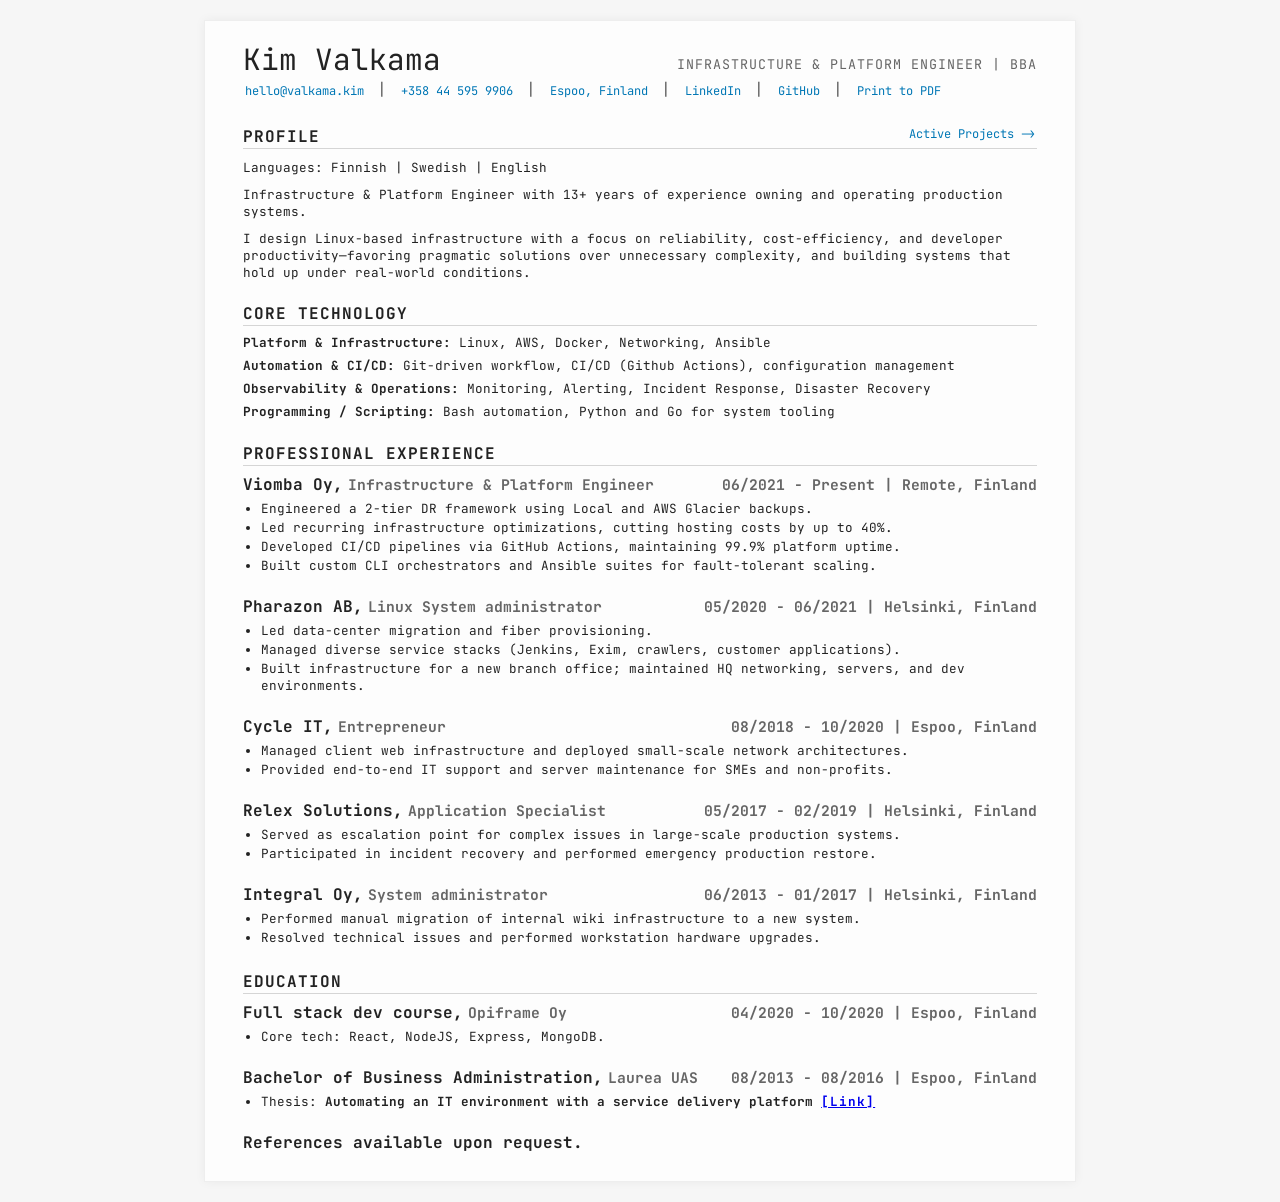
==== cv.html @ cf4d5fe9 "Updated index" ====
<!doctype html>
<html lang="en">
    <head>
        <meta charset="UTF-8" />
        <meta name="viewport" content="width=device-width, initial-scale=1.0" />

        <title>Kim Valkama | Infrastructure & Platform Engineer</title>
        <meta name="author" content="Kim Valkama" />
        <meta
            name="description"
            content="Kim Valkama | Infrastructure & Platform Engineer. Changing your default server editor to Vim since 2013."
        />
        <meta
            property="og:title"
            content="Kim Valkama | Infrastructure & Platform Engineer"
        />
        <meta
            property="og:description"
            content="Kim Valkama | Infrastructure & Platform Engineer. Changing your default server editor to Vim since 2013."
        />
        <meta property="og:type" content="website" />
        <meta property="og:url" content="https://valkama.kim/cv" />
        <meta name="twitter:card" content="summary_large_image" />
        <meta
            name="twitter:title"
            content="Kim Valkama | Infrastructure & Platform Engineer"
        />
        <meta
            name="twitter:description"
            content="Changing your default server editor to Vim since 2013."
        />
        <meta property="og:image" content="https://valkama.kim/assets/og.png" />
        <meta property="og:image:width" content="1200" />
        <meta property="og:image:height" content="630" />
        <meta property="og:image:type" content="image/png" />
        <meta name="robots" content="index, follow" />
        <link
            href="https://fonts.googleapis.com/css2?family=JetBrains+Mono:wght@400;700&display=swap"
            rel="stylesheet"
        />
        <link rel="stylesheet" href="css/template.css" />
        <link rel="stylesheet" href="css/intro.css" />
        <link rel="canonical" href="https://valkama.kim/cv" />
        <link
            rel="icon"
            href="data:image/svg+xml,<svg xmlns=%22http://www.w3.org/2000/svg%22 viewBox=%220 0 100 100%22><text y=%22.9em%22 font-size=%2280%22>🛠️</text></svg>"
        />
        <script type="module">
            import "./js/vim.js";
            import "./js/print.js";
        </script>
        <script type="application/ld+json">
            {
                "@context": "https://schema.org",
                "@type": "Person",
                "name": "Kim Valkama",
                "url": "https://valkama.kim/cv",
                "jobTitle": "Infrastructure & Platform Engineer",
                "address": {
                    "@type": "PostalAddress",
                    "addressLocality": "Espoo",
                    "addressCountry": "Finland"
                },
                "sameAs": [
                    "https://github.com/wesipls",
                    "https://linkedin.com/in/kim-valkama"
                ],
                "knowsAbout": [
                    "Platform Engineering",
                    "Infrastructure as Code",
                    "Linux System Administration",
                    "CI/CD Pipelines",
                    "Cloud Infrastructure",
                    "Automation",
                    "Disaster Recovery"
                ],
                "alumniOf": {
                    "@type": "CollegeOrUniversity",
                    "name": "Laurea University of Applied Sciences"
                }
            }
        </script>
    </head>
    <body>
        <div class="main-container">
            <h1>
                Kim Valkama
                <span>Infrastructure & Platform Engineer | BBA</span>
            </h1>
            <p class="contact-block">
                <a class="contact-link" href="mailto:hello@valkama.kim"
                    >hello@valkama.kim</a
                ><span class="separator"> | </span>
                <a class="contact-link" href="tel:+358445959906"
                    >+358 44 595 9906</a
                ><span class="separator"> | </span>
                <a
                    class="contact-link"
                    href="https://www.google.com/maps/search/?api=1&query=Espoo,+Finland"
                    target="_blank"
                    >Espoo, Finland</a
                ><span class="separator"> | </span>
                <a
                    class="contact-link"
                    href="https://linkedin.com/in/kim-valkama"
                    >LinkedIn</a
                ><span class="separator"> | </span>
                <a class="contact-link" href="https://github.com/wesipls"
                    >GitHub</a
                ><span class="separator"> | </span>
                <button
                    onclick="prepareAndPrint()"
                    class="contact-link print-btn"
                >
                    Print to PDF
                </button>
                <a href="https://valkama.kim/cv" class="print-only"> Website </a>
            </p>
            <h2>
                Profile
                <a href="projects" class="side-link">Active Projects -></a>
            </h2>
            <hr />
            <p class="profile">Languages: Finnish | Swedish | English</p>
            <p class="profile">
                Infrastructure & Platform Engineer with 13+ years of experience
                owning and operating production systems.
            </p>
            <p class="profile">
                I design Linux-based infrastructure with a focus on reliability,
                cost-efficiency, and developer productivity—favoring pragmatic
                solutions over unnecessary complexity, and building systems that
                hold up under real-world conditions.
            </p>
            <h2>Core Technology</h2>
            <hr />
            <p class="tech-row">
                <strong>Platform & Infrastructure:</strong> Linux, AWS, Docker,
                Networking, Ansible
            </p>
            <p class="tech-row">
                <strong>Automation & CI/CD:</strong> Git-driven workflow, CI/CD
                (Github Actions), configuration management
            </p>
            <p class="tech-row">
                <strong>Observability & Operations:</strong> Monitoring,
                Alerting, Incident Response, Disaster Recovery
            </p>
            <p class="tech-row">
                <strong>Programming / Scripting:</strong> Bash automation,
                Python and Go for system tooling
            </p>
            <h2>Professional Experience</h2>
            <hr />

            <div class="exp-header">
                <h3>Viomba Oy,</h3>
                <h4>Infrastructure & Platform Engineer</h4>
                <h5>06/2021 - Present | Remote, Finland</h5>
            </div>
            <ul>
                <li>
                    Engineered a 2-tier DR framework using Local and AWS Glacier
                    backups.
                </li>
                <li>
                    Led recurring infrastructure optimizations, cutting hosting
                    costs by up to 40%.
                </li>
                <li>
                    Developed CI/CD pipelines via GitHub Actions, maintaining
                    99.9% platform uptime.
                </li>
                <li>
                    Built custom CLI orchestrators and Ansible suites for
                    fault-tolerant scaling.
                </li>
            </ul>

            <div class="exp-header">
                <h3>Pharazon AB,</h3>
                <h4>Linux System administrator</h4>
                <h5>05/2020 - 06/2021 | Helsinki, Finland</h5>
            </div>
            <ul>
                <li>Led data-center migration and fiber provisioning.</li>
                <li>
                    Managed diverse service stacks (Jenkins, Exim, crawlers,
                    customer applications).
                </li>
                <li>
                    Built infrastructure for a new branch office; maintained HQ
                    networking, servers, and dev environments.
                </li>
            </ul>

            <div class="exp-header">
                <h3>Cycle IT,</h3>
                <h4>Entrepreneur</h4>
                <h5>08/2018 - 10/2020 | Espoo, Finland</h5>
            </div>
            <ul>
                <li>
                    Managed client web infrastructure and deployed small-scale
                    network architectures.
                </li>
                <li>
                    Provided end-to-end IT support and server maintenance for
                    SMEs and non-profits.
                </li>
            </ul>

            <div class="exp-header">
                <h3>Relex Solutions,</h3>
                <h4>Application Specialist</h4>
                <h5>05/2017 - 02/2019 | Helsinki, Finland</h5>
            </div>
            <ul>
                <li>
                    Served as escalation point for complex issues in large-scale
                    production systems.
                </li>
                <li>
                    Participated in incident recovery and performed emergency
                    production restore.
                </li>
            </ul>

            <div class="exp-header">
                <h3>Integral Oy,</h3>
                <h4>System administrator</h4>
                <h5>06/2013 - 01/2017 | Helsinki, Finland</h5>
            </div>
            <ul>
                <li>
                    Performed manual migration of internal wiki infrastructure
                    to a new system.
                </li>
                <li>
                    Resolved technical issues and performed workstation hardware
                    upgrades.
                </li>
            </ul>

            <h2>Education</h2>
            <hr />

            <div class="exp-header">
                <h3>Full stack dev course,</h3>
                <h4>Opiframe Oy</h4>
                <h5>04/2020 - 10/2020 | Espoo, Finland</h5>
            </div>
            <ul>
                <li>Core tech: React, NodeJS, Express, MongoDB.</li>
            </ul>
            <div class="exp-header">
                <h3>Bachelor of Business Administration,</h3>
                <h4>Laurea UAS</h4>
                <h5>08/2013 - 08/2016 | Espoo, Finland</h5>
            </div>
            <ul>
                <li>
                    Thesis:
                    <strong
                        >Automating an IT environment with a service delivery
                        platform</strong
                    >
                    <a
                        href="https://www.theseus.fi/bitstream/handle/10024/120959/Thesis.pdf?sequence=1"
                        target="_blank"
                        class="thesis-link"
                    >
                        [Link]
                    </a>
                </li>
            </ul>
            <h3>References available upon request.</h3>
        </div>
    </body>
</html>
---- css/template.css ----
:root {
    --page-background: #f6f6f6;
    --surface-background: #fdfdfd;
    --text-color: #222;
    --muted-color: #666;
    --rule-color: #333;
    --link-color: #0077b5;
    --link-hover-color: #005582;
    --link-hover-background: #f0f7ff;
    --accent-color: #4af626;
    --soft-accent-background: #e1f0ff;
    --soft-border-color: #eee;
    --shadow-soft: 0 0 10px rgba(0, 0, 0, 0.05);
}

html,
body {
    background-color: var(--page-background);
}

body {
    color: var(--text-color);
    font-family: "JetBrains Mono", "Courier New", monospace;
    -webkit-font-smoothing: antialiased;
}

.main-container {
    width: 21cm;
    height: 29.7cm;
    margin: 20px auto;
    padding: 0.5cm 1cm;
    background-color: var(--surface-background);
    box-shadow: var(--shadow-soft);
    border: 1px solid var(--soft-border-color);
}
---- css/intro.css ----
h1 {
    display: flex;
    justify-content: space-between;
    align-items: flex-end;
    font-size: 22pt;
    margin: 0;
    font-weight: normal;
}
span {
    font-size: 10pt;
    font-weight: normal;
    color: var(--muted-color);
    text-transform: uppercase;
    letter-spacing: 1px;
    padding-bottom: 6px;
}
.contact-block {
    margin: 0;
}
.contact-link {
    transition: all 0.2s ease;
    text-decoration: none;
    color: var(--link-color);
    padding: 2px 2px;
    border-radius: 2px;
    font-size: 9pt;
    cursor: pointer;
}
.contact-link:hover::before {
    content: "> ";
    color: var(--accent-color);
    font-weight: bold;
    font-size: 1em;
}
.contact-link:hover,
.contact-link:focus {
    background-color: var(--link-hover-background);
    color: var(--link-hover-color);
}
.print-btn {
    font-family: inherit;
    font-weight: inherit;
    color: var(--link-color);
    background: none;
    border: none;
    padding: 2px 2px;
    cursor: pointer;
    transition: all 0.2s ease;
}
.print-btn:hover,
.print-btn:focus {
    background-color: var(--link-hover-background);
    color: var(--link-hover-color);
}
.separator {
    font-size: inherit;
    font-weight: inherit;
}
.print-only {
    display: none;
}
h2 {
    display: flex;
    justify-content: space-between;
    align-items: flex-end;
    margin-top: 0.6cm;
    margin-bottom: 1px;
    font-size: 12pt;
    text-transform: uppercase;
    letter-spacing: 1px;
}
.side-link {
    font-size: 9pt;
    text-decoration: none;
    margin-bottom: 3px;
    text-transform: none;
    text-decoration: none;
    color: var(--link-color);
    letter-spacing: 0px;
    font-weight: normal;
    padding: 2px 2px;
}
.side-link:hover,
.side-link:focus {
    background-color: var(--link-hover-background);
    color: var(--link-hover-color);
}
hr {
    border: 0;
    height: 1px;
    background: var(--rule-color);
    margin-top: 1px;
    margin-bottom: 8px;
    opacity: 0.2;
}
.profile {
    margin-bottom: 0;
    margin-top: 10px;
    font-size: 9.5pt;
}
.tech-row {
    margin-bottom: 6px;
    margin-top: 6px;
    font-size: 9.5pt;
}
.exp-header {
    display: flex;
    justify-content: space-between;
    align-items: baseline;
    gap: 5px;
    margin-bottom: 5px;
}
h3 {
    font-size: 12pt;
    margin: 0;
}
h4 {
    font-size: 11pt;
    color: var(--muted-color);
    margin: 0;
}
h5 {
    font-size: 11pt;
    color: var(--muted-color);
    margin: 0;
    margin-left: auto;
}
ul {
    margin: 0;
    padding-left: 18px;
    margin-bottom: 20px;
}
li {
    font-size: 9.5pt;
    padding-bottom: 2px;
}
.thesis-link {
    font-weight: bold;
    letter-spacing: 1px;
}

.clip {
    display: flex;
    align-items: center;
    justify-content: flex-start;
    background-color: var(--soft-accent-background);
    clip-path: polygon(
        0% 0%,
        calc(100% - 10px) 0%,
        100% 50%,
        calc(100% - 10px) 100%,
        0% 100%
    );
    box-shadow: 3px 3px 6px rgba(0, 0, 0, 0.1);
    width: 10cm;
    height: 0.75cm;
    margin-left: -40px;
    margin-top: 0;
    margin-bottom: 10px;
    border-left: 5px solid var(--link-color);
}
.clip p {
    padding-left: 10px;
    font-size: 8pt;
}

@media print {
    @page {
        size: auto;
        margin: 0;
    }
    html,
    body {
        margin: 0 !important;
        padding: 0 !important;
        height: 100%;
        overflow: hidden;
        background-color: #fff;
    }
    body > * {
        font-family: "JetBrains Mono", "Courier New", monospace;
        display: none !important;
    }
    .main-container {
        display: block !important;
        position: absolute;
        top: 0;
        left: 0;
        border: none !important;
        box-shadow: none !important;
        background: transparent !important;
    }
    hr {
        border: 0 !important;
        border-top: 1px solid #333 !important;
        height: 0 !important;
        background: transparent !important;
        opacity: 1 !important;
        visibility: visible !important;
        margin-top: 0 !important;
        margin-bottom: 8px !important;
        -webkit-print-color-adjust: exact !important;
        print-color-adjust: exact !important;
    }
    .print-only {
        display: inline !important;
        text-decoration: none;
        color: var(--link-color);
        padding: 2px 2px;
        border-radius: 2px;
        font-size: 8pt;
    }
    p a {
        color: #000 !important;
        text-decoration: none !important;
        padding: 0 !important;
    }
    p a::before {
        content: "" !important;
    }
    h2,
    h3 {
        break-after: avoid;
    }
    li {
        break-inside: avoid;
    }
    ul {
        break-inside: avoid;
    }
    .print-btn,
    .print-hide {
        display: none !important;
    }
    .clip {
        display: none !important;
    }
    .side-link {
        display: none !important;
    }
}
@media screen and (min-width: 2500px) {
    @supports (zoom: 1.5) {
        body {
            zoom: 1.5;
            display: flex;
            flex-direction: column;
            align-items: center;
        }
    }
    @supports not (zoom: 1.5) {
        body {
            display: flex;
            flex-direction: column;
            align-items: center;
            transform: scale(1.5);
            transform-origin: top center;
        }
    }
}
@media screen and (max-width: 768px) {
    .main-container {
        width: 95%;
        max-width: 95vw;
        height: auto;
        min-height: auto;
        margin: 10px auto;
        padding: 20px 15px;
        box-sizing: border-box;
        overflow-x: hidden;
    }

    h1 {
        flex-direction: column;
        align-items: flex-start;
        font-size: 22pt;
    }

    h1 span {
        font-size: 10pt;
        margin-top: 5px;
        padding-bottom: 0;
    }

    .contact-block {
        display: flex;
        flex-wrap: wrap;
        gap: 8px;
        margin-top: 10px;
    }

    .contact-block .separator {
        display: none;
    }

    .contact-link {
        background-color: #f4faff;
        border: 1px solid #e1f0ff;
        padding: 4px 8px;
        font-size: 10pt;
        border-radius: 4px;
        white-space: nowrap;
    }

    .print-btn {
        display: none !important;
    }

    .exp-header {
        flex-direction: column;
        align-items: flex-start;
        gap: 2px;
        margin-bottom: 8px;
        padding-left: 8px;
        border-left: 2px solid var(--link-color);
    }

    h3 {
        font-size: 11pt;
        font-weight: bold;
        text-transform: uppercase;
    }

    h4 {
        font-size: 10pt;
        color: var(--link-color);
    }

    h5 {
        margin-left: 0;
        font-size: 8.5pt;
        font-style: italic;
        color: #888;
    }

    li {
        font-size: 8.5pt;
        line-height: 1.4;
        margin-bottom: 4px;
    }

    .clip {
        width: 100%;
        margin-left: 0;
        clip-path: none;
        height: auto;
        padding: 8px 0;
        border-radius: 0 4px 4px 0;
    }
    .tech-row {
        margin-bottom: 12px;
        line-height: 1.5;
        font-size: 9.5pt;
    }
    .tech-row strong {
        display: block;
        color: var(--rule-color);
        margin-bottom: 2px;
        text-transform: uppercase;
        font-size: 8.5pt;
        letter-spacing: 0.5px;
    }
    .tech-row {
        padding: 8px;
        background-color: #fafafa;
        border-radius: 4px;
        border: 1px solid #f0f0f0;
    }
    .thesis-link {
        display: inline-block;
        margin-top: 5px;
        padding: 4px 10px;
        background: #eee;
        border-radius: 4px;
        text-decoration: none;
        font-size: 8pt;
    }
}
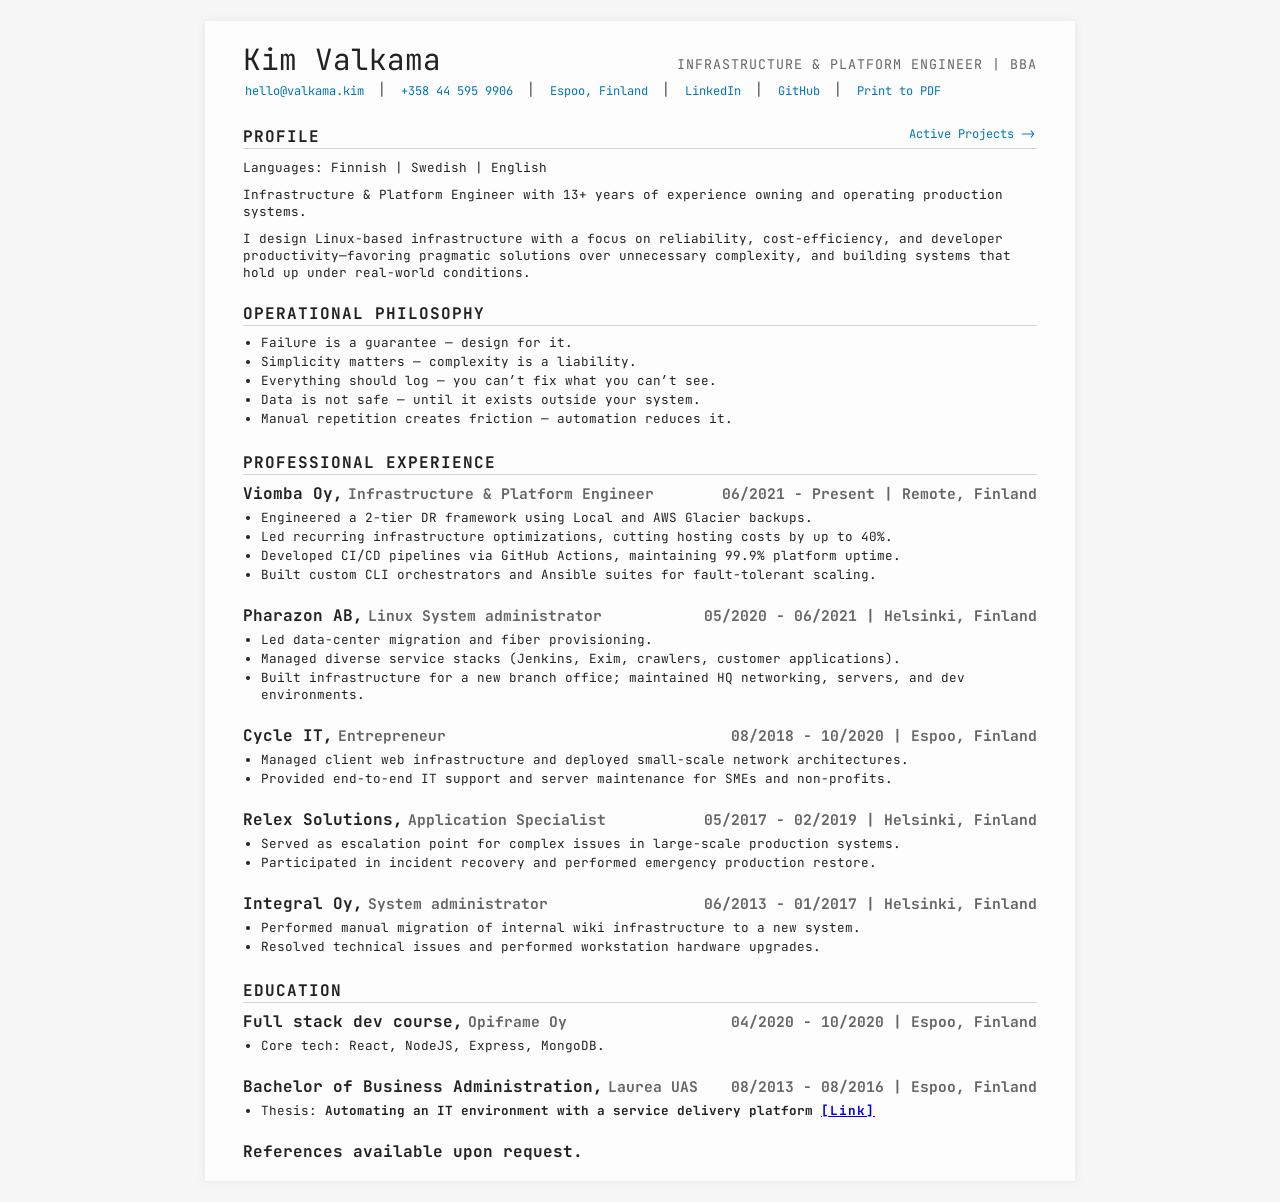
==== commit 296ae081: "Added cv section" ====
--- a/cv.html
+++ b/cv.html
@@ -114,7 +114,9 @@
                 >
                     Print to PDF
                 </button>
-                <a href="https://valkama.kim/cv" class="print-only"> Website </a>
+                <a href="https://valkama.kim/cv" class="print-only">
+                    Website
+                </a>
             </p>
             <h2>
                 Profile
@@ -132,24 +134,20 @@
                 solutions over unnecessary complexity, and building systems that
                 hold up under real-world conditions.
             </p>
-            <h2>Core Technology</h2>
-            <hr />
-            <p class="tech-row">
-                <strong>Platform & Infrastructure:</strong> Linux, AWS, Docker,
-                Networking, Ansible
-            </p>
-            <p class="tech-row">
-                <strong>Automation & CI/CD:</strong> Git-driven workflow, CI/CD
-                (Github Actions), configuration management
-            </p>
-            <p class="tech-row">
-                <strong>Observability & Operations:</strong> Monitoring,
-                Alerting, Incident Response, Disaster Recovery
-            </p>
-            <p class="tech-row">
-                <strong>Programming / Scripting:</strong> Bash automation,
-                Python and Go for system tooling
-            </p>
+            <h2>Operational philosophy</h2>
+            <hr />
+            <ul>
+                <li>Failure is a guarantee — design for it.</li>
+                <li>Simplicity matters — complexity is a liability.</li>
+                <li>
+                    Everything should log — you can’t fix what you can’t see.
+                </li>
+                <li>Data is not safe — until it exists outside your system.</li>
+                <li>
+                    Manual repetition creates friction — automation reduces it.
+                </li>
+            </ul>
+
             <h2>Professional Experience</h2>
             <hr />
 
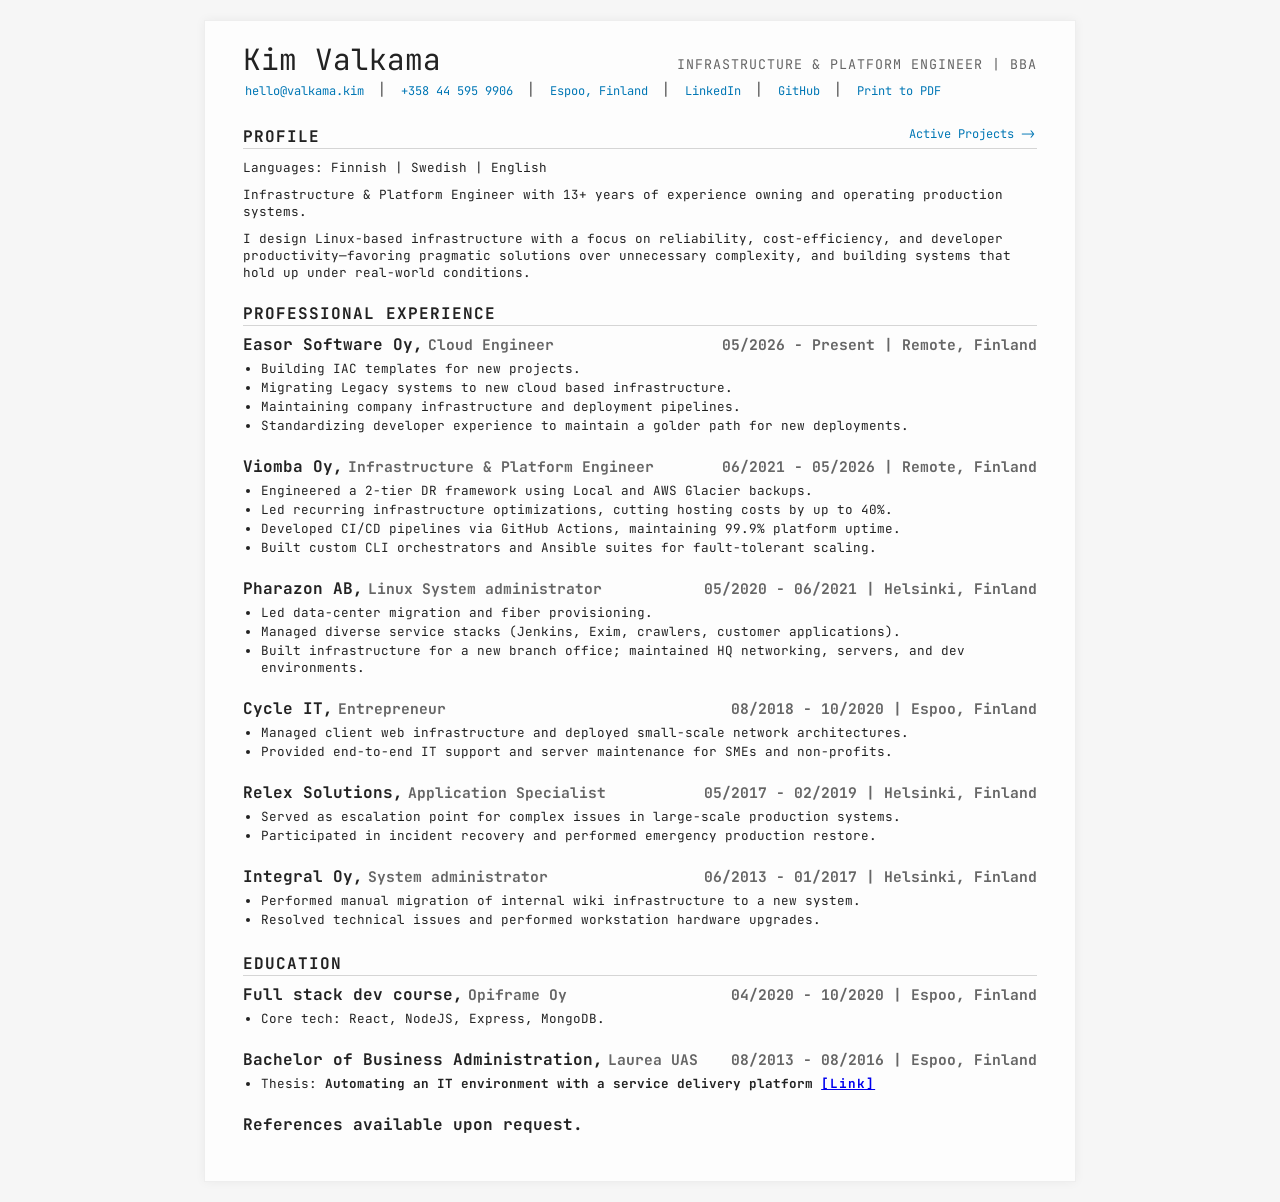
==== commit 233e97bd: "Added newest work experience" ====
--- a/cv.html
+++ b/cv.html
@@ -134,27 +134,33 @@
                 solutions over unnecessary complexity, and building systems that
                 hold up under real-world conditions.
             </p>
-            <h2>Operational philosophy</h2>
-            <hr />
-            <ul>
-                <li>Failure is a guarantee — design for it.</li>
-                <li>Simplicity matters — complexity is a liability.</li>
-                <li>
-                    Everything should log — you can’t fix what you can’t see.
-                </li>
-                <li>Data is not safe — until it exists outside your system.</li>
-                <li>
-                    Manual repetition creates friction — automation reduces it.
-                </li>
-            </ul>
 
             <h2>Professional Experience</h2>
             <hr />
 
             <div class="exp-header">
+                <h3>Easor Software Oy,</h3>
+                <h4>Cloud Engineer</h4>
+                <h5>05/2026 - Present | Remote, Finland</h5>
+            </div>
+            <ul>
+                <li>Building IAC templates for new projects.</li>
+                <li>
+                    Migrating Legacy systems to new cloud based infrastructure.
+                </li>
+                <li>
+                    Maintaining company infrastructure and deployment pipelines.
+                </li>
+                <li>
+                    Standardizing developer experience to maintain a golder path
+                    for new deployments.
+                </li>
+            </ul>
+
+            <div class="exp-header">
                 <h3>Viomba Oy,</h3>
                 <h4>Infrastructure & Platform Engineer</h4>
-                <h5>06/2021 - Present | Remote, Finland</h5>
+                <h5>06/2021 - 05/2026 | Remote, Finland</h5>
             </div>
             <ul>
                 <li>
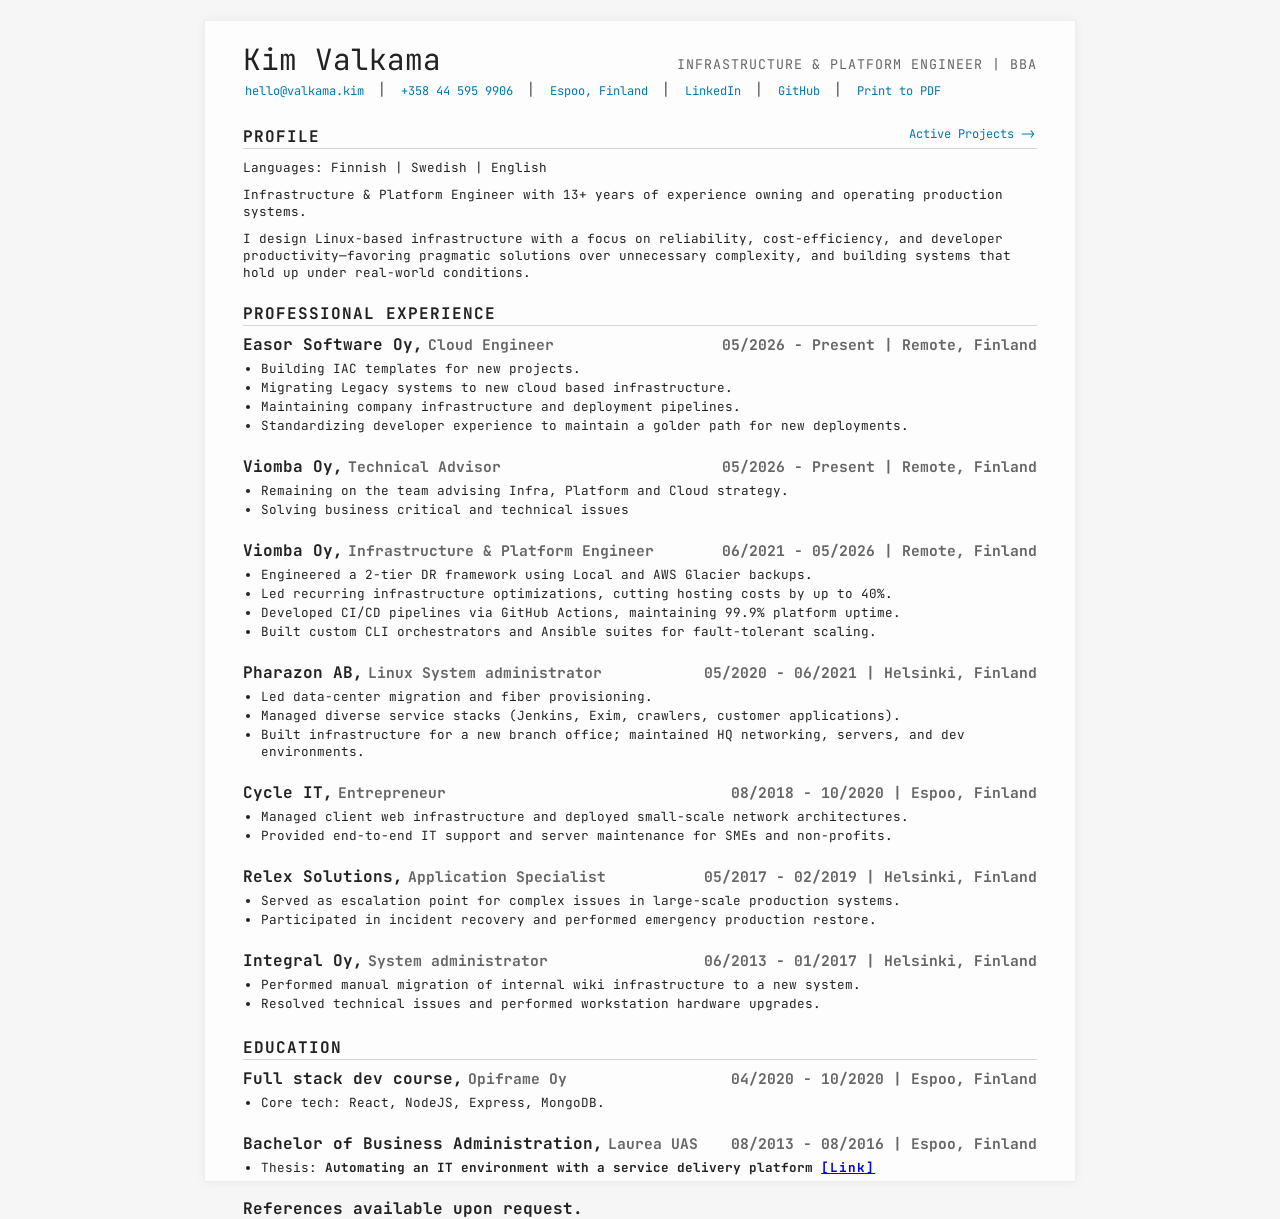
==== commit 7de2efad: "added tech advisor section" ====
--- a/cv.html
+++ b/cv.html
@@ -159,6 +159,18 @@
 
             <div class="exp-header">
                 <h3>Viomba Oy,</h3>
+                <h4>Technical Advisor</h4>
+                <h5>05/2026 - Present | Remote, Finland</h5>
+            </div>
+            <ul>
+                <li>
+                    Remaining on the team advising Infra, Platform and Cloud
+                    strategy.
+                </li>
+                <li>Solving business critical and technical issues</li>
+            </ul>
+            <div class="exp-header">
+                <h3>Viomba Oy,</h3>
                 <h4>Infrastructure & Platform Engineer</h4>
                 <h5>06/2021 - 05/2026 | Remote, Finland</h5>
             </div>
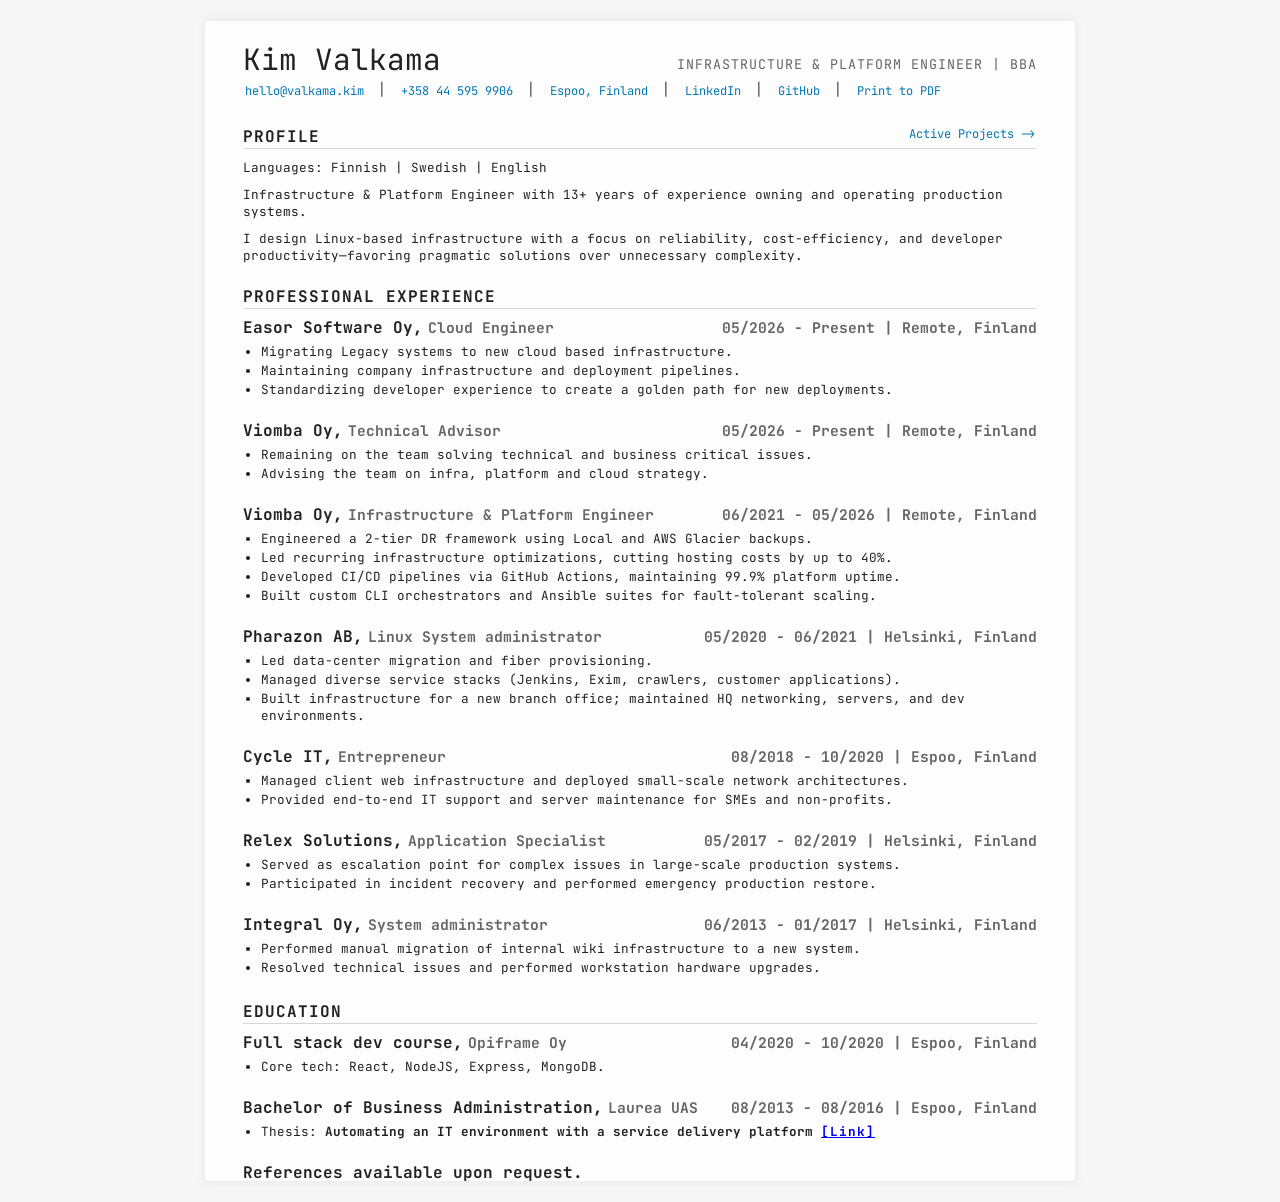
==== commit 43f7910d: "Fixed spacing" ====
--- a/cv.html
+++ b/cv.html
@@ -131,8 +131,7 @@
             <p class="profile">
                 I design Linux-based infrastructure with a focus on reliability,
                 cost-efficiency, and developer productivity—favoring pragmatic
-                solutions over unnecessary complexity, and building systems that
-                hold up under real-world conditions.
+                solutions over unnecessary complexity.
             </p>
 
             <h2>Professional Experience</h2>
@@ -144,7 +143,6 @@
                 <h5>05/2026 - Present | Remote, Finland</h5>
             </div>
             <ul>
-                <li>Building IAC templates for new projects.</li>
                 <li>
                     Migrating Legacy systems to new cloud based infrastructure.
                 </li>
@@ -152,7 +150,7 @@
                     Maintaining company infrastructure and deployment pipelines.
                 </li>
                 <li>
-                    Standardizing developer experience to maintain a golder path
+                    Standardizing developer experience to create a golden path
                     for new deployments.
                 </li>
             </ul>
@@ -164,10 +162,12 @@
             </div>
             <ul>
                 <li>
-                    Remaining on the team advising Infra, Platform and Cloud
-                    strategy.
-                </li>
-                <li>Solving business critical and technical issues</li>
+                    Remaining on the team solving technical and business
+                    critical issues.
+                </li>
+                <li>
+                    Advising the team on infra, platform and cloud strategy.
+                </li>
             </ul>
             <div class="exp-header">
                 <h3>Viomba Oy,</h3>
